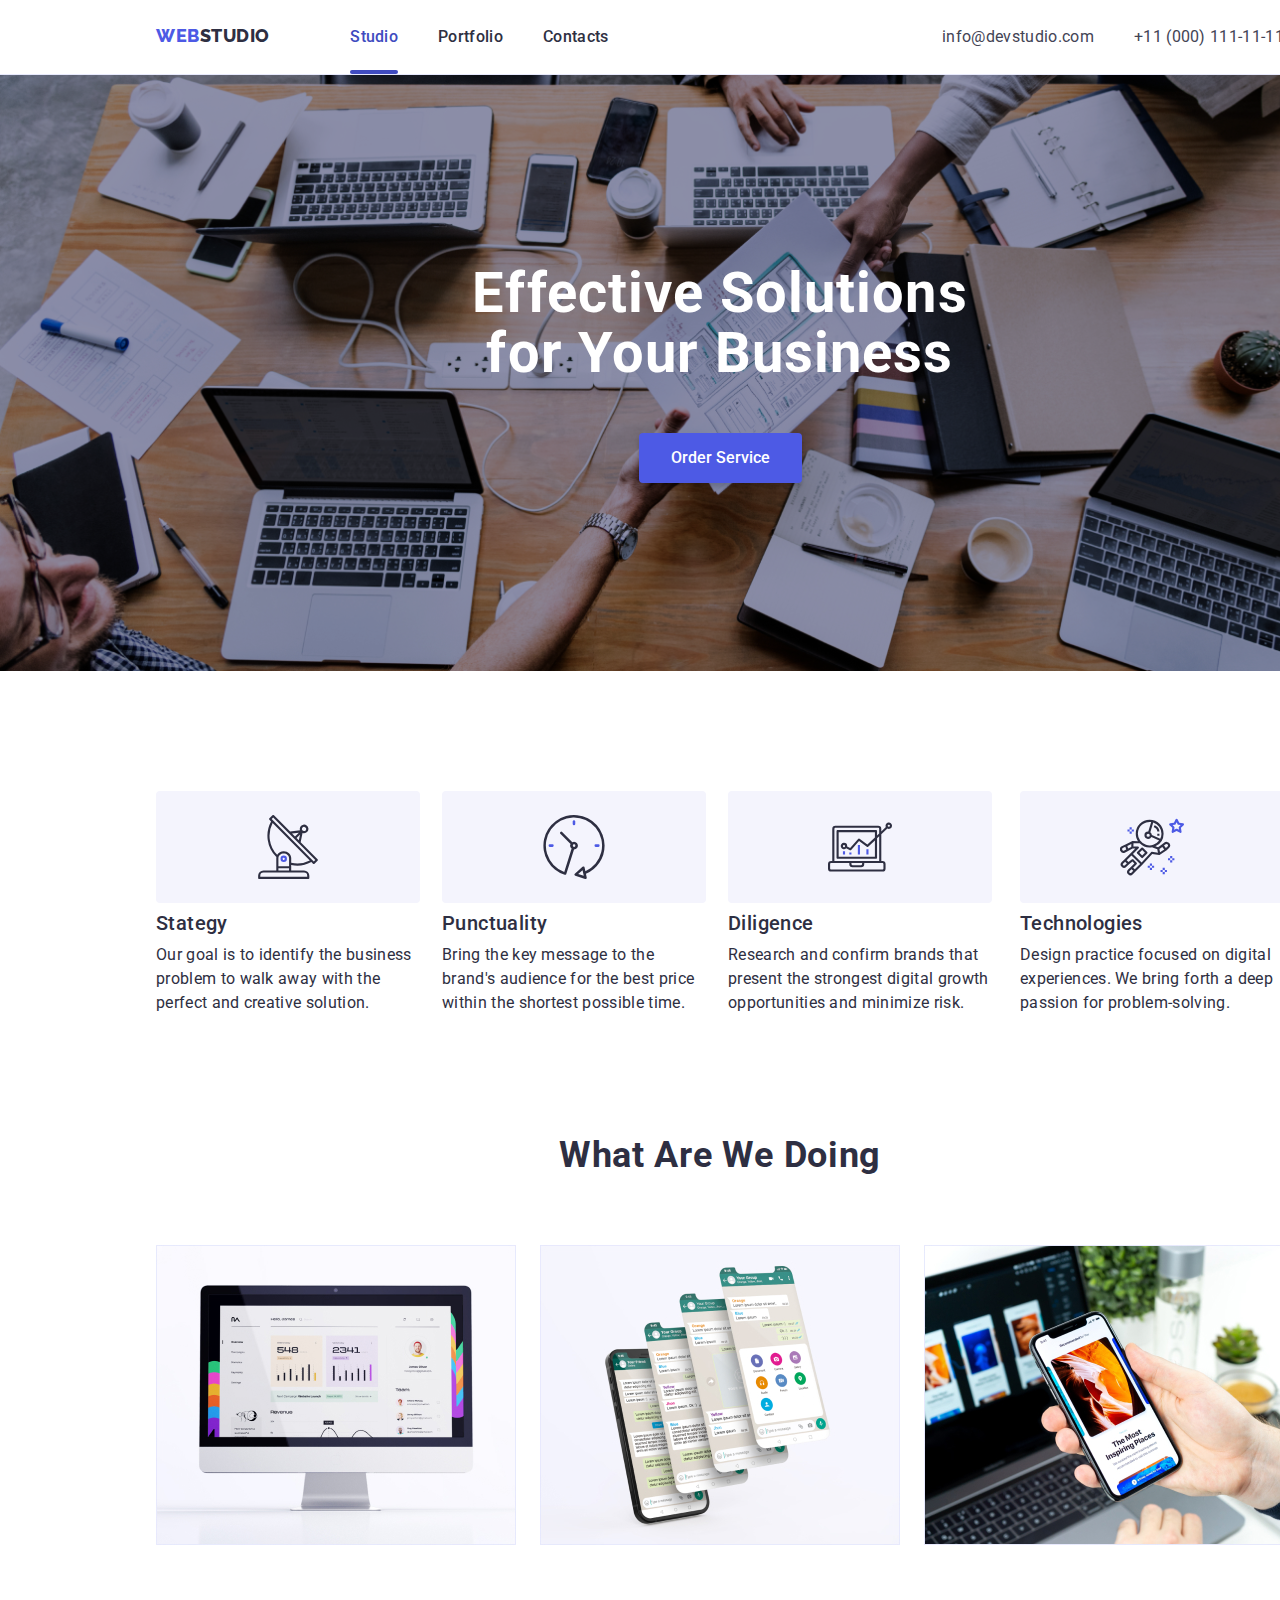
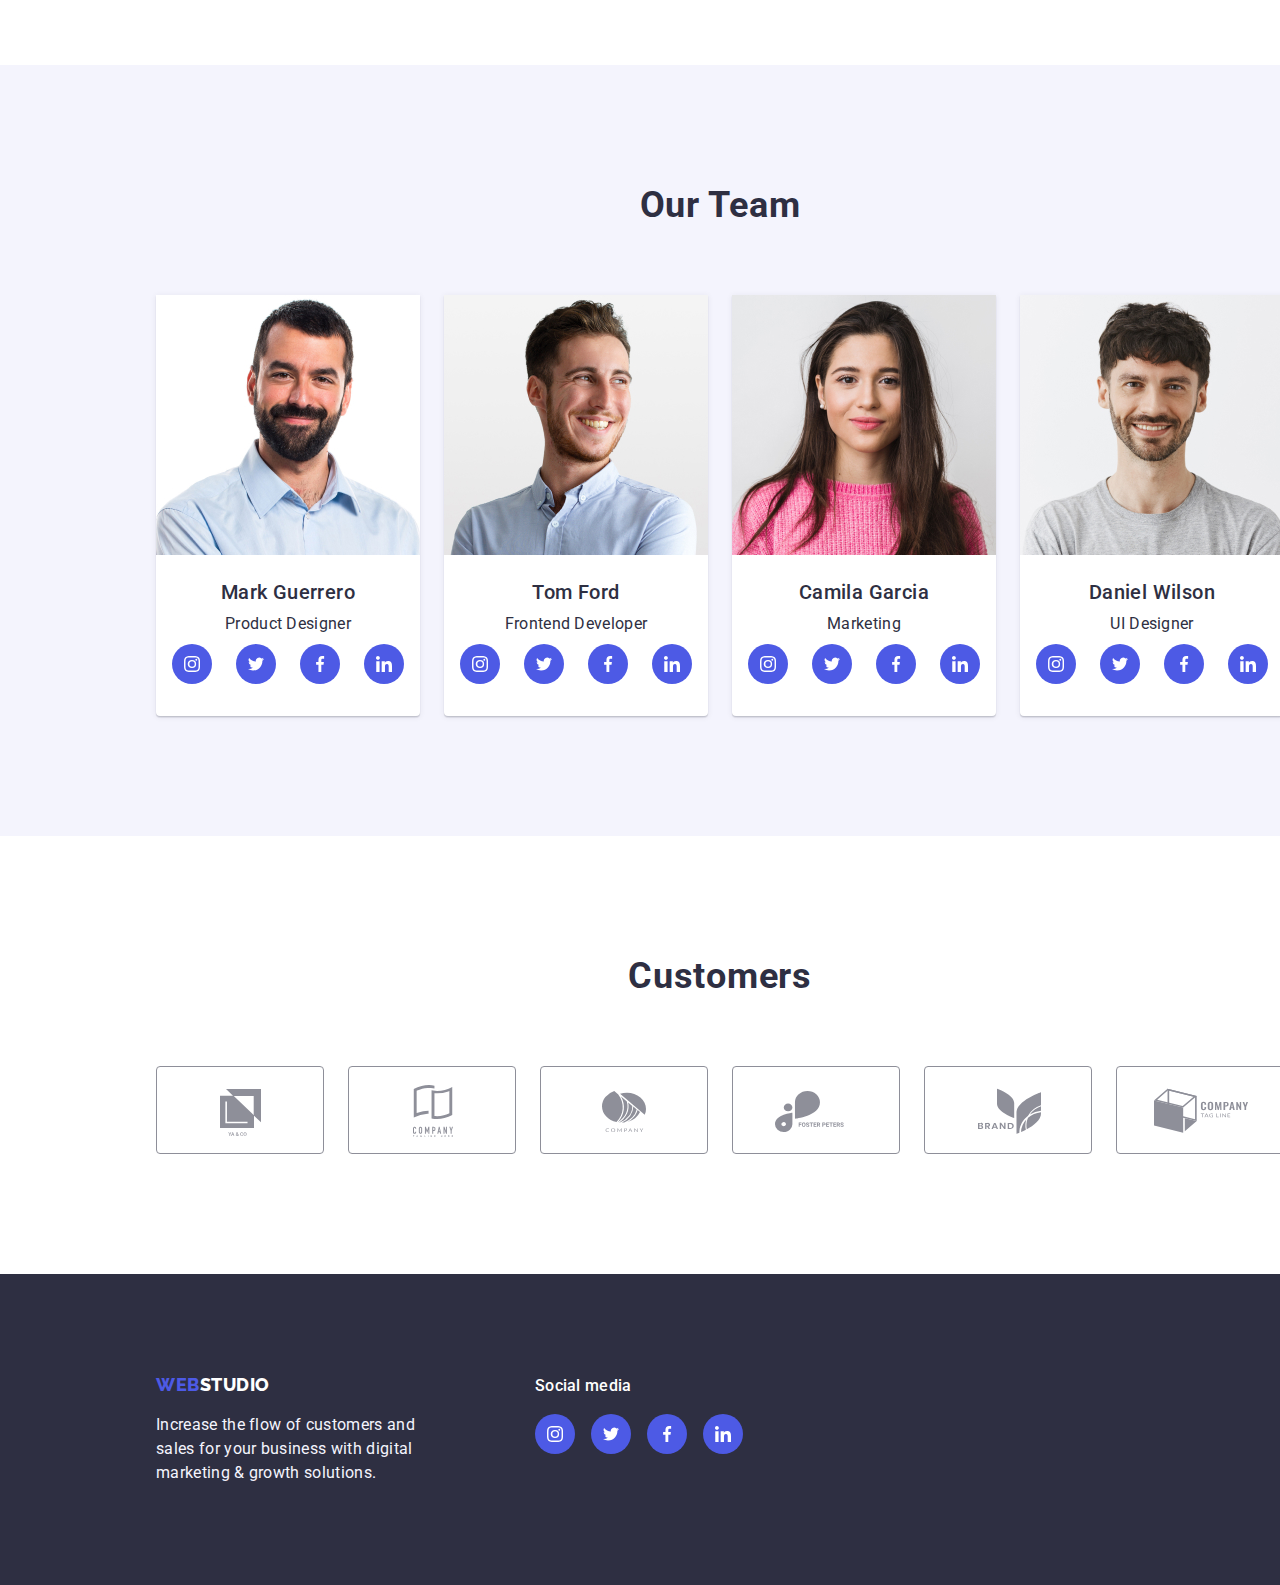
==== index.html @ 09dd9389 "hw-5-1st" ====
<!DOCTYPE html>
<html lang="en">
    <head>
        <meta charset="UTF-8">
        <meta name="viewport" content="width=device-width, initial-scale=1.0">
        <title>GOIT-homework #5</title>
        <link rel="stylesheet" href="https://cdnjs.cloudflare.com/ajax/libs/modern-normalize/1.0.0/modern-normalize.min.css" />
        <link rel="preconnect" href="https://fonts.googleapis.com">
        <link rel="preconnect" href="https://fonts.gstatic.com" crossorigin>
        <link href="https://fonts.googleapis.com/css2?family=Raleway:ital,wght@0,800;1,800&family=Roboto:ital,wght@0,400;0,500;0,700;0,900;1,400;1,500;1,700;1,900&display=swap"
            rel="stylesheet">
        <link rel="stylesheet" href="./css/styles.css" />
    </head>
    <body>
        <header class="header">
            <div class="container header-container">
                <nav>
                    <a href="./index.html" class="logo-web link">WEB<span class="logo-studio">STUDIO</span></a>
                    <ul class="menu list">
                        <li><a class="menu-link link active-link" href="./index.html">Studio</a></li>
                        <li><a class="menu-link link" href="./portfolio.html">Portfolio</a></li>
                        <li><a class="menu-link link" href="#">Contacts</a></li>
                    </ul>
                </nav>
            
                <ul class="container-contacts list">
                    <li><a class="contact-links" href="mailto:info@devstudio.com">info@devstudio.com</a></li>
                    <li><a class="contact-links" href="tel:+110001111111">+11 (000) 111-11-11</a></li>
                </ul>
            </div>
        </header>
        
        <main>
            <section class="hero">
                <div class="container hero-container">
                    <h1 class="hero-title">Effective Solutions <br/>for Your Business</h1>
                    <button type="button" class="main-button button"  data-modal-open>Order Service</button>
                </div>

                <!-- Modal once you click Order Service button -->
                <div class="modal-bg is-hidden" data-modal>
                    <div class="modal">
                        <button class="modal-close-circle" data-modal-close>
                            <svg class="modal-close-icon">
                                <use href="./images/icons.svg#modal-close"></use>
                            </svg>
                        </button>
                    </div>
                </div>
            </section>

            <section class="section">
                <div class="container">
                    <ul class="benefits list">
                        <li>
                            <div class="benefits-svg-box">
                                <svg class="benefits-svg-box_icon">
                                    <use href="./images/icons.svg#antenna" ></use>
                                </svg>
                            </div>
                            <h3 class="benefits-title">Stategy</h3>
                            <p class="benefits-description">Our goal is to identify the business problem to walk away with the perfect and creative solution.</p>
                        </li>

                        <li>
                            <div class="benefits-svg-box">
                                <svg class="benefits-svg-box_icon">
                                    <use href="./images/icons.svg#clock"></use>
                                </svg>
                            </div>
                            <h3 class="benefits-title">Punctuality</h3>
                            <p class="benefits-description">Bring the key message to the brand's audience for the best price within the shortest possible time.</p>
                        </li>

                        <li>
                            <div class="benefits-svg-box">
                                <svg class="benefits-svg-box_icon">
                                    <use href="./images/icons.svg#diagram"></use>
                                </svg>
                            </div>
                            <h3 class="benefits-title">Diligence</h3>
                            <p class="benefits-description">Research and confirm brands that present the strongest digital growth opportunities and minimize risk.</p>
                        </li>

                        <li>
                            <div class="benefits-svg-box">
                                <svg class="benefits-svg-box_icon">
                                    <use href="./images/icons.svg#astraunut"></use>
                                </svg>
                            </div>
                            <h3 class="benefits-title">Technologies</h3>
                            <p class="benefits-description">Design practice focused on digital experiences. We bring forth a deep passion for problem-solving.</p>
                        </li>
                    </ul>  
                </div>
            </section>

            <section class="section section-no-top-padding">
                <div class="container">
                    <h2 class="section_title">What are we doing</h2>
                    <ul class="what-we-do list">
                        <li><img src="./images/what-we-do-1.jpg" width="360" alt="monitor" /></li>
                        <li><img src="./images/what-we-do-2.jpg" width="360" alt="cellphone" /></li>
                        <li><img src="./images/what-we-do-3.jpg" width="360" alt="monitor-cellphone" /></li>
                    </ul>
                </div>
            </section>
                

            <section class="section team-background">
                <div class="container">
                    <h2 class="section_title">Our Team</h2>

                    <ul class="team list">
                        <li class="team-item">
                            <img src="./images/profile-1.jpg" width="264" alt="Mark Guerrero" />
                            <h3 class="team-name">Mark Guerrero</h3>
                            <p class="team-position">Product Designer</p>
                            <ul class="team-social list">
                                <li>
                                    <a href="#" class="team-social-link">
                                        <svg class="team-social-link_box">
                                            <use href="./images/icons.svg#instagram"></use>
                                        </svg>
                                    </a>
                                </li>

                                <li>
                                    <a href="#" class="team-social-link">
                                        <svg class="team-social-link_box">
                                            <use href="./images/icons.svg#twitter"></use>
                                        </svg>
                                    </a>
                                </li>

                                <li>
                                    <a href="#" class="team-social-link">
                                        <svg class="team-social-link_box">
                                            <use href="./images/icons.svg#facebook"></use>
                                        </svg>
                                    </a>
                                </li>

                                <li>
                                    <a href="#" class="team-social-link">
                                        <svg class="team-social-link_box">
                                            <use href="./images/icons.svg#linkedin"></use>
                                        </svg>
                                    </a>
                                </li>
                               
                            </ul>
                        </li>
                        
                        <li class="team-item">
                            <img src="./images/profile-2.jpg" width="264" alt="Tom Ford" />
                            <h3 class="team-name">Tom Ford</h3>
                            <p  class="team-position">Frontend Developer</p>
                            <ul class="team-social list">
                                <li>
                                    <a href="#" class="team-social-link">
                                        <svg class="team-social-link_box">
                                            <use href="./images/icons.svg#instagram"></use>
                                        </svg>
                                    </a>
                                </li>
                            
                                <li>
                                    <a href="#" class="team-social-link">
                                        <svg class="team-social-link_box">
                                            <use href="./images/icons.svg#twitter"></use>
                                        </svg>
                                    </a>
                                </li>
                            
                                <li>
                                    <a href="#" class="team-social-link">
                                        <svg class="team-social-link_box">
                                            <use href="./images/icons.svg#facebook"></use>
                                        </svg>
                                    </a>
                                </li>
                            
                                <li>
                                    <a href="#" class="team-social-link">
                                        <svg class="team-social-link_box">
                                            <use href="./images/icons.svg#linkedin"></use>
                                        </svg>
                                    </a>
                                </li>
                            
                            </ul>
                        </li>

                        <li class="team-item">
                            <img src="./images/profile-3.jpg" width="264" alt="Camila Garcia" />
                            <h3 class="team-name">Camila Garcia</h3>
                            <p  class="team-position">Marketing</p>
                            <ul class="team-social list">
                                <li>
                                    <a href="#" class="team-social-link">
                                        <svg class="team-social-link_box">
                                            <use href="./images/icons.svg#instagram"></use>
                                        </svg>
                                    </a>
                                </li>
                            
                                <li>
                                    <a href="#" class="team-social-link">
                                        <svg class="team-social-link_box">
                                            <use href="./images/icons.svg#twitter"></use>
                                        </svg>
                                    </a>
                                </li>
                            
                                <li>
                                    <a href="#" class="team-social-link">
                                        <svg class="team-social-link_box">
                                            <use href="./images/icons.svg#facebook"></use>
                                        </svg>
                                    </a>
                                </li>
                            
                                <li>
                                    <a href="#" class="team-social-link">
                                        <svg class="team-social-link_box">
                                            <use href="./images/icons.svg#linkedin"></use>
                                        </svg>
                                    </a>
                                </li>
                            
                            </ul>
                        </li>

                        <li class="team-item">
                            <img src="./images/profile-4.jpg" width="264" alt="Daniel Wilson" />
                            <h3 class="team-name">Daniel Wilson</h3>
                            <p  class="team-position">UI Designer</p>
                            <ul class="team-social list">
                                <li>
                                    <a href="#" class="team-social-link">
                                        <svg class="team-social-link_box">
                                            <use href="./images/icons.svg#instagram"></use>
                                        </svg>
                                    </a>
                                </li>
                            
                                <li>
                                    <a href="#" class="team-social-link">
                                        <svg class="team-social-link_box">
                                            <use href="./images/icons.svg#twitter"></use>
                                        </svg>
                                    </a>
                                </li>
                            
                                <li>
                                    <a href="#" class="team-social-link">
                                        <svg class="team-social-link_box">
                                            <use href="./images/icons.svg#facebook"></use>
                                        </svg>
                                    </a>
                                </li>
                            
                                <li>
                                    <a href="#" class="team-social-link">
                                        <svg class="team-social-link_box">
                                            <use href="./images/icons.svg#linkedin"></use>
                                        </svg>
                                    </a>
                                </li>
                            
                            </ul>
                        </li>
                    </ul>
                </div>
            </section>

            <section class="section">
                <div class="container">
                    <h2 class="section_title">Customers</h2>
                    <ul class="customers list">
                        <li>
                            <a class="customers-box" href="#">
                                <svg class="customers-box_svg">
                                    <use href="./images/icons.svg#logo1"></use>
                                </svg>
                            </a>
                        </li>
                        <li>
                            <a class="customers-box" href="#">
                                <svg class="customers-box_svg">
                                    <use href="./images/icons.svg#logo2"></use>
                                </svg>
                            </a>
                        </li>
                        <li>
                            <a class="customers-box" href="#">
                                <svg class="customers-box_svg">
                                    <use href="./images/icons.svg#logo3"></use>
                                </svg>
                            </a>
                        </li>
                        <li>
                            <a class="customers-box" href="#">
                                <svg class="customers-box_svg">
                                    <use href="./images/icons.svg#logo4"></use>
                                </svg>
                            </a>
                        </li>
                        <li>
                            <a class="customers-box" href="#">
                                <svg class="customers-box_svg">
                                    <use href="./images/icons.svg#logo5"></use>
                                </svg>
                            </a>
                        </li>
                        <li>
                            <a class="customers-box" href="#">
                                <svg class="customers-box_svg">
                                    <use href="./images/icons.svg#logo6"></use>
                                </svg>
                            </a>
                        </li>

                    </ul>
                </div>
            </section>
        </main>

        <footer class="footer">
            <div class="container row">
               
                <div class="footer-container">
                    <a href="./index.html" class="logo-web link">WEB<span class="logo-studio-white">STUDIO</span></a>
                    <p class="footer-item">Increase the flow of customers and <br />sales for your business with digital<br /> marketing &
                     growth solutions.</p>
                </div>

                <div class="footer-container footer-social-link_box">
                    <p class="footer-social-links_text">Social media</p>
                    <ul class="footer-social list">
                        <li>
                            <a href="#" class="team-social-link">
                                <svg class="team-social-link_box">
                                    <use href="./images/icons.svg#instagram"></use>
                                </svg>
                            </a>
                        </li>
                    
                        <li>
                            <a href="#" class="team-social-link">
                                <svg class="team-social-link_box">
                                    <use href="./images/icons.svg#twitter"></use>
                                </svg>
                            </a>
                        </li>

                        <li>
                            <a href="#" class="team-social-link">
                                <svg class="team-social-link_box">
                                    <use href="./images/icons.svg#facebook"></use>
                                </svg>
                            </a>
                        </li>

                        <li>
                            <a href="#" class="team-social-link">
                                <svg class="team-social-link_box">
                                    <use href="./images/icons.svg#linkedin"></use>
                                </svg>
                            </a>
                        </li>
  
                    </ul>
                </div>
            </div>
        
        </footer>

        <script src="./js/modal.js"></script>
    </body>
</html>
---- css/styles.css ----
:root {
    --cloud:#F4F4FD;
    --white:#ffffff;
    --navyblue:#2E2F42;
    --iris: #4D5AE5;
    --iris-opa: #4d5ae5e4;
    --ocean:#404BBF;
    --cornflower:#E7E9FC;
    --slate: #434455;
    --lightslate:#8E8F99;
    --dairy:#FCFCFC;
    --modal-bg: #0000003c;
}
body {
    font-family: 'Roboto', sans-serif;
    background-color: var(--background-white);
    color: var(--navyblue);
    font-size: 16px;
    line-height: 24px;
    letter-spacing: 0.32px;
}
/* default */
h1,
h2,
h3,
h4,
h5,
h6,
p {
    margin: 0;
}

html {
    box-sizing: border-box;
}

*,
*::after,
*::before {
    box-sizing: inherit;
}

img {
    display: block;
    max-width: 100%;
    height: auto;
}

.link {
    text-decoration: none;
    color: inherit;
}

.list {
    list-style: none;
    padding: 0;
    margin: 0;
}

.active-link{
    color: var(--ocean);
    position: relative;
}
.active-link::after {
    display: block;
    content: '';
    width: 100%;
    height: 4px;
    bottom: -28px;
    background-color: var(--ocean);
    border-radius: 10px;
    position: absolute;
}
.menu-link{
    font-size: 16px;
    font-weight: 500;
    line-height: 24px;
    letter-spacing: 0.32px;
}
.link:hover, .link:focus {
    color: var(--iris);
    transition-property: color;
    transition-duration: 250ms;
    transition-timing-function: cubic-bezier(0.4, 0, 0.2, 1);

}
.link:active {
    color: var(--ocean);
}
.contact-links {
    text-decoration: none;
    font-weight: 400;
    color: var(--slate);
}
.contact-links:focus, .contact-links:hover {
    color: var(--iris);
    transition-property: color;
    transition-duration: 250ms;
    transition-timing-function: cubic-bezier(0.4, 0, 0.2, 1);
}
.contact-links .link:active {
    color: var(--ocean);
}

.logo-web, .logo-studio{
    color: var(--iris);
    font-size: 18px;
    font-family: Raleway;
    font-weight: 800;
    line-height: 21px;
    letter-spacing: 0.54px;
    text-transform: uppercase;
}

.logo-studio{
    color: var(--navyblue);
}
.logo-studio-white {
    color: var(--white);
}
.container {
    width: 1440px;
    padding: 0 156px;
    margin: 0 auto;
}
.container-contacts {
    display: flex;
    gap: 40px;
 
}
.header{
    padding: 25px 0;
    border-bottom: 1px solid var(--cornflower);
}
.header-container{
    display: flex;
    justify-content: space-between;
}
.menu {
    display: inline-flex;
    align-items: flex-start;
    gap: 40px;
    margin-left: 76px;
}

.what-we-do_item {
    flex-direction: column;
    justify-content: center;
    align-items: center;
    width: 360px;
    height: 300px;
    border: 1px solid var(--cornflower);
    background: url(<path-to-image>), lightgray -72.845px -19px / 144.444% 112.667% no-repeat;
}
.what-we-do {
    display: flex;
    gap: 24px;
    justify-content: center;
}
.hero{
    background-color: var(--navyblue);
    background:  url(../images/people-office.jpg), var(--grey, rgba(46, 47, 66, 0.70));
    background-blend-mode: overlay;
    background-size: cover;
    padding: 188px 0;
}
.hero-container {
    text-align: center;
   
}
.hero-title {
    font-size: 56px;
    font-weight: 700;
    line-height: 60px;
    letter-spacing: 1.12px;
    text-align: center;
    margin-bottom: 50px;
    color: white;
}
.hero-container_button {
    text-align: center;
    padding-top: 48px;
}
.main-button {
    display: inline-flex;
    padding: 16px 32px;
    align-items: flex-start;
    border: none;
    font-weight: 500;
    border-radius: 4px;
    background-color: var(--iris);
    color: var(--white);
    box-shadow: 0px 4px 4px 0px rgba(0, 0, 0, 0.15);
    cursor: pointer;
}
.button:hover{
    background-color: var(--ocean);
    transition-property: background-color, color, box-shadow;
    transition-duration: 250ms;
    transition-timing-function: cubic-bezier(0.4, 0, 0.2, 1);
}

/*Modal*/
.modal-bg {
    position: fixed;
    top: 0;
    left: 0;
    width: 100%;
    height: 100%;
    background-color: var(--modal-bg);
}
.is-hidden {
    opacity: 0;
    visibility: hidden;
    pointer-events: none;
}

/*For modal in Hero Button */
.modal {
    position: absolute;
    top: 50%;
    left: 50%;
    width: 408px;
    height: 584px;
    border-radius: 4px;
    background: var(--dairy);
    box-shadow: 0px 2px 1px 0px rgba(0, 0, 0, 0.20), 0px 1px 3px 0px rgba(0, 0, 0, 0.12), 0px 1px 1px 0px rgba(0, 0, 0, 0.14);
    transform: translate(-50%, -50%);
}
.modal-close-circle {
    position: absolute;
    display: flex;
    align-items: center;
    justify-content: center;
    top: 24px;
    right:24px;
    width: 24px;
    height: 24px;
    border-radius: 50%;
    background-color: var(--cornflower);
    border-color: rgba(0, 0, 0, 0.10);
    cursor: pointer;
}
.modal-close-icon {  
    width: 8px;
    height: 8px;
    fill: var(--navyblue);
}

.section {
    padding: 120px 0;
}
.section-no-top-padding {
    padding-top: 0;
}
.benefits {
    gap: 22px;
    display: flex;
    align-items: center;
}
.benefits-svg {
    width: 64px;
    height: 64px;
   
    flex-shrink: 0;
}
.benefits-svg-box{
    width: 264px;
    height: 112px;
    display: flex;
    align-items: center;
    justify-content: center;
    margin-bottom: 8px;
    border-radius: 4px;
    background: var(--cloud);
}
.benefits-svg-box_icon{
    width: 64px;
    height: 64px;
    flex-shrink: 0;
}
.benefits-title{
    font-size: 20px;
    font-weight: 500;
    line-height: 24px;
    margin-bottom: 8px;
    letter-spacing: 0.4px;
}
.benefits-description{
    font-size: 16px;
    line-height: 24px;
    letter-spacing: 0.32px;
}
.section_title{
    font-size: 36px;
    font-weight: 700;
    line-height: 40px;
    letter-spacing: 0.72px;
    text-transform: capitalize;
    text-align: center;
    margin-bottom: 70px;
}
.team-background {
    background: var(--cloud);
}
.team {
    display: flex;
    gap: 24px;
    justify-content: center;
}
.team-item {
    padding-bottom: 32px;
    border-radius: 0px 0px 4px 4px;
    background-color: var(--white);
    box-shadow: 0px 2px 1px 0px rgba(46, 47, 66, 0.08), 0px 1px 1px 0px rgba(46, 47, 66, 0.16), 0px 1px 6px 0px rgba(46, 47, 66, 0.08);
}
.team-name{
    margin-top: 25px;
    margin-bottom: 8px;
    text-align: center;
    font-size: 20px;
    font-weight: 500;
    line-height: 24px;
    letter-spacing: 0.4px;
}
.team-position{
    text-align: center;
    font-size: 16px;
    line-height: 24px;
    letter-spacing: 0.32px;
    margin-bottom: 8px;
}
.team-social{
    display: flex;
    justify-content: center;
    align-items: center;
    gap: 24px;
}
.team-social-link {
    display: flex;
    align-items: center;
    justify-content: center;
    width: 40px;
    height: 40px;
    background-color: var(--iris);
    border-radius: 50%;       
}
.team-social-link_box {
    width: 16px;
    height: 16px;
    flex-shrink: 0;
}
.team-social-link:hover, .team-social-link:focus {
    background-color: var(--ocean);
    cursor: pointer;
    transition-property: color;
    transition-duration: 250ms;
    transition-timing-function: cubic-bezier(0.4, 0, 0.2, 1);
}
.button-filter{
    display: flex;
    padding: 12px 24px;
    justify-content: center;
    align-items: center;
    border-radius: 4px;
    border: 1px solid var(--cornflower);
    background: var(--cloud);
    color: var(--iris);
    font-size: 16px;
    font-weight: 500;
    line-height: 24px;
    letter-spacing: 0.64px;
}
.button-filter:hover, .button-filter:focus {
    background-color: var(--ocean);
    cursor: pointer;
    color: var(--white);
    border: 1px solid var(--ocean);
    box-shadow: 0px 2px 2px 0px rgba(0, 0, 0, 0.12), 0px 2px 1px 0px rgba(0, 0, 0, 0.08), 0px 3px 1px 0px rgba(0, 0, 0, 0.10);
    transition-property: background-color, color, box-shadow;
    transition-duration: 250ms;
    transition-timing-function: cubic-bezier(0.4, 0, 0.2, 1);
}
.button-filter-active {
    background: var(--ocean);
    color: var(--white);
    box-shadow: 0px 2px 2px 0px rgba(0, 0, 0, 0.12), 0px 2px 1px 0px rgba(0, 0, 0, 0.08), 0px 3px 1px 0px rgba(0, 0, 0, 0.10);
    border: 1px solid var(--ocean);
    cursor: pointer;
}
.filter {
    display: flex;
    gap: 24px;
    justify-content: center;
    margin-bottom: 72px;
}
.portfolio {
    display: flex;
    gap: 48px 24px;
    flex-wrap: wrap;
}
.portfolio_item{
    display: flex;
    width: 360px;
    flex-direction: column;
    align-items: flex-start;
    border-radius: 0px 0px 4px 4px;
    transition-property: box-shadow;
    transition-duration: 250ms;
    transition-timing-function: cubic-bezier(0.4, 0, 0.2, 1);
}
.portfolio_item:hover, .portfolio_item:focus {
    box-shadow: 0px 2px 1px 0px rgba(46, 47, 66, 0.08), 0px 1px 1px 0px rgba(46, 47, 66, 0.16), 0px 1px 6px 0px rgba(46, 47, 66, 0.08);
    transition-property: background-color, color;
    transition-duration: 250ms;
    transition-timing-function: cubic-bezier(0.4, 0, 0.2, 1);
}
.portfolio-card {
    min-width: 360px;
}
.portfolio-card-overlay {
    position: relative;
    overflow: hidden;
}
.portfolio-card-desc {
    position: absolute;
    width: 100%;
    height: 100%;
    padding: 40px 32px 164px 32px;
    background-color: var(--iris-opa);
    color: var(--cloud);
    font-weight: 400;
}
.portfolio-link{
    text-decoration: none;
    color: inherit;
}
.portfolio-link:hover .portfolio-card-desc, .portfolio-link:focus .portfolio-card-desc {
    display: block;
    transform: translateY(-100%);
    /* transition-property: color; */
    transition-duration: 250ms;
    transition-timing-function: cubic-bezier(0.4, 0, 0.2, 1);
}
.portfolio-text_wrapper {
    padding: 32px 16px;
    border: 1px solid var(--cornflower);
    border-top: none;
    width: 100%;
}
.portfolio_title {
    color: var(--navyblue);
    margin-bottom: 10px;
    font-size: 20px;
    font-weight: 500;
    line-height: 24px;
    letter-spacing: 0.4px;
}
.portfolio_description {
    color: var(--slate);
    font-size: 16px;
    line-height: 24px;
    letter-spacing: 0.32px;
}

.customers{
    display: inline-flex;
    align-items: flex-start;
    gap: 24px;
}
.customers-box{
    display: flex;
    align-items: center;
    justify-content: center;
    width: 168px;
    height: 88px;
    flex-shrink: 0;
    border-radius: 4px;
    border: 1px solid var(--lightslate);
    color: var(--lightslate);
}
.customers-box_svg{
    width: 104px;
    height: 56px;
    fill: currentColor;
}
.customers-box:hover, .customers-box:focus {
    border-color: var(--ocean);
    color: var(--ocean);
    cursor: pointer;
    transition-property: background-color, color, box-shadow;
        transition-duration: 250ms;
        transition-timing-function: cubic-bezier(0.4, 0, 0.2, 1);
}
.footer {
    background-color: var(--navyblue);
    padding: 100px 0;
    
}
.footer-container {
    display: flex;
    flex-direction: column;
}
.footer-item {
    margin-top: 17.5px;
    color: var(--cloud);
    font-size: 16px;
    line-height: 24px;
    letter-spacing: 0.32px;
}
.footer-social-link_box {
    width: 208px;
    height: 80px;
    flex-shrink: 0;
    margin-left: 120px;
    display: inline;
}
.footer-social {
    display: inline-flex;
    align-items: flex-start;
    gap: 16px;
}
.footer-social-link {
    width: 40px;
    height: 40px;
    background-color: var(--iris);
    padding: 8px;
    border-radius: 50%;
}

.footer-social-links_text{
    color: var(--white, #FFF);
    font-size: 16px;
    font-weight: 500;
    line-height: 24px;
    letter-spacing: 0.32px;
    margin-bottom: 16px;
}

.footer-social-link_box:hover,
.footer-social-link_box:focus {
    fill: var(--ocean);
    cursor: pointer;
    transition-property: background-color, color;
    transition-duration: 250ms;
    transition-timing-function: cubic-bezier(0.4, 0, 0.2, 1);
}
.row {
    display: flex;
    flex-direction: row;
}
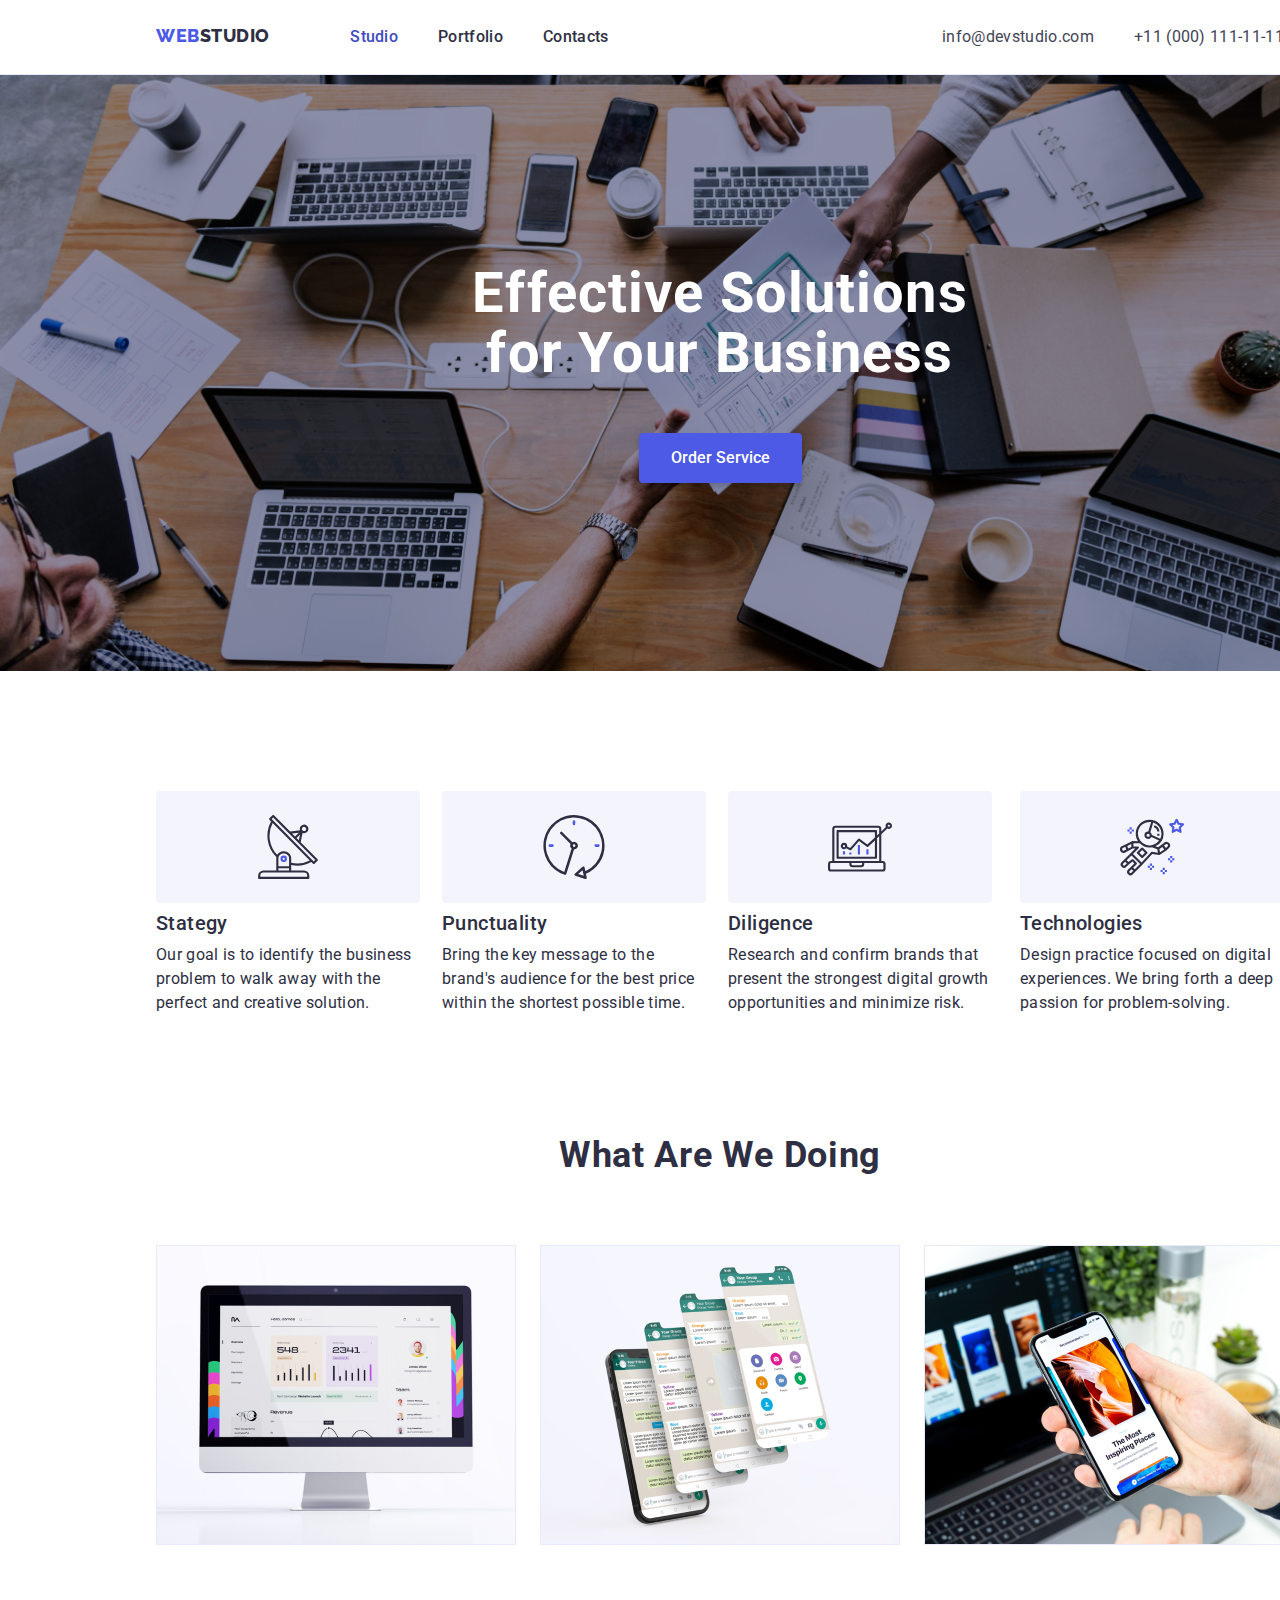
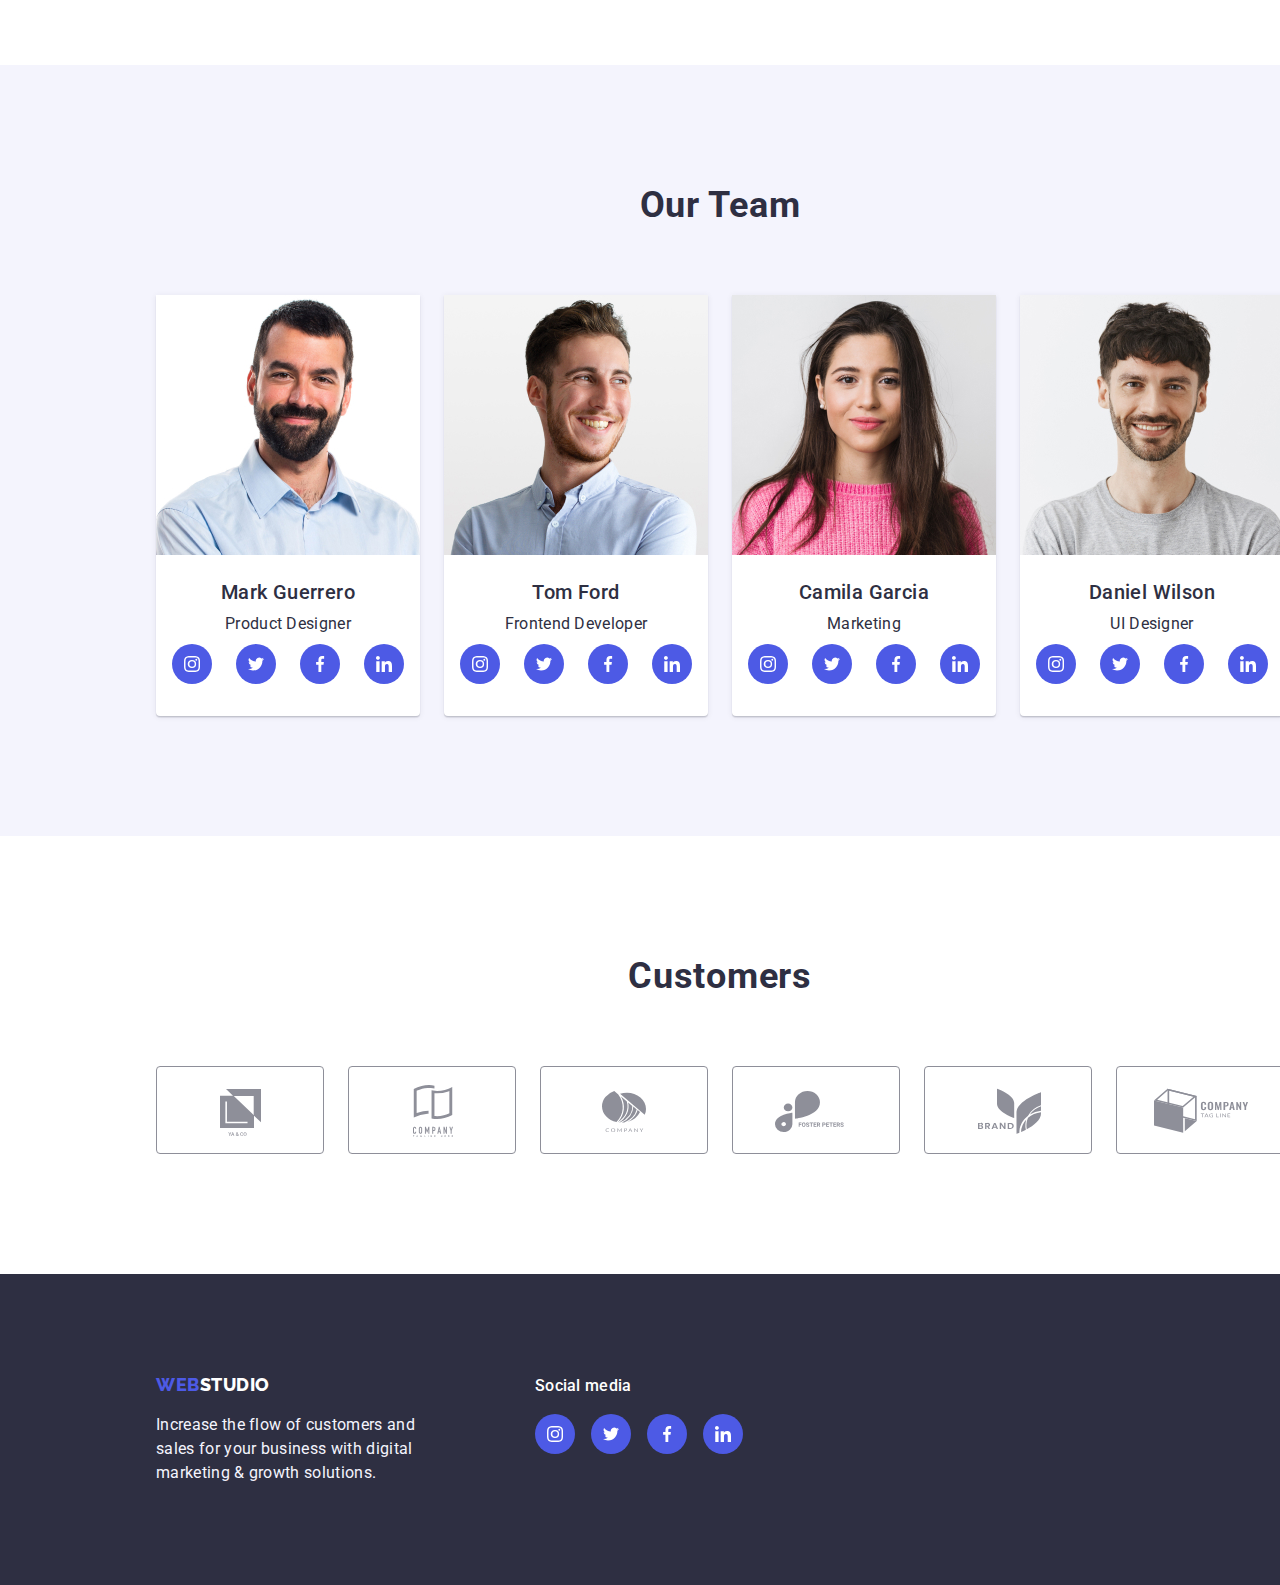
==== commit 6dd28a21: "hw-5-2ndSub" ====
--- a/index.html
+++ b/index.html
@@ -17,15 +17,15 @@
                 <nav>
                     <a href="./index.html" class="logo-web link">WEB<span class="logo-studio">STUDIO</span></a>
                     <ul class="menu list">
-                        <li><a class="menu-link link active-link" href="./index.html">Studio</a></li>
-                        <li><a class="menu-link link" href="./portfolio.html">Portfolio</a></li>
-                        <li><a class="menu-link link" href="#">Contacts</a></li>
+                        <li><a class="menu-link hover-underline-animation link active-link" href="./index.html">Studio</a></li>
+                        <li><a class="menu-link hover-underline-animation link" href="./portfolio.html">Portfolio</a></li>
+                        <li><a class="menu-link hover-underline-animation link" href="#">Contacts</a></li>
                     </ul>
                 </nav>
             
                 <ul class="container-contacts list">
-                    <li><a class="contact-links" href="mailto:info@devstudio.com">info@devstudio.com</a></li>
-                    <li><a class="contact-links" href="tel:+110001111111">+11 (000) 111-11-11</a></li>
+                    <li><a class="contact-links hover-underline-animation" href="mailto:info@devstudio.com">info@devstudio.com</a></li>
+                    <li><a class="contact-links hover-underline-animation" href="tel:+110001111111">+11 (000) 111-11-11</a></li>
                 </ul>
             </div>
         </header>
@@ -36,17 +36,6 @@
                     <h1 class="hero-title">Effective Solutions <br/>for Your Business</h1>
                     <button type="button" class="main-button button"  data-modal-open>Order Service</button>
                 </div>
-
-                <!-- Modal once you click Order Service button -->
-                <div class="modal-bg is-hidden" data-modal>
-                    <div class="modal">
-                        <button class="modal-close-circle" data-modal-close>
-                            <svg class="modal-close-icon">
-                                <use href="./images/icons.svg#modal-close"></use>
-                            </svg>
-                        </button>
-                    </div>
-                </div>
             </section>
 
             <section class="section">
@@ -376,7 +365,16 @@
             </div>
         
         </footer>
-
+        <!-- Modal once you click Order Service button -->
+        <div class="modal-bg is-hidden" data-modal>
+            <div class="modal">
+                <button class="modal-close-circle" data-modal-close>
+                    <svg class="modal-close-icon">
+                        <use href="./images/icons.svg#modal-close"></use>
+                    </svg>
+                </button>
+            </div>
+        </div>
         <script src="./js/modal.js"></script>
     </body>
 </html>
--- a/css/styles.css
+++ b/css/styles.css
@@ -56,47 +56,70 @@
     padding: 0;
     margin: 0;
 }
-
-.active-link{
-    color: var(--ocean);
+.hover-underline-animation {
+    display: inline-block;
     position: relative;
 }
-.active-link::after {
+
+.hover-underline-animation::after {
     display: block;
     content: '';
     width: 100%;
     height: 4px;
-    bottom: -28px;
+    bottom: -1px;
+    border-radius: 10px;
+    position: absolute;
+    transform: scaleX(0);
+    background-color: var(--ocean);
+    transition: transform 0.25s ease-out;
+}
+.hover-underline-animation:hover::after {
+    transform: scaleX(1);
+    transform-origin: bottom left;
+}
+.active-link{
+    color: var(--ocean);
+    position: relative;
+}
+/* .active-link::after {
+    display: block;
+    content: '';
+    width: 100%;
+    height: 4px;
+    bottom: -1px;
     background-color: var(--ocean);
     border-radius: 10px;
     position: absolute;
-}
+} */
 .menu-link{
     font-size: 16px;
     font-weight: 500;
     line-height: 24px;
     letter-spacing: 0.32px;
+    display: block;
+    padding: 25px 0;
+    transition-property: color;
+    transition-duration: 250ms;
+    transition-timing-function: cubic-bezier(0.4, 0, 0.2, 1);
 }
 .link:hover, .link:focus {
     color: var(--iris);
-    transition-property: color;
-    transition-duration: 250ms;
-    transition-timing-function: cubic-bezier(0.4, 0, 0.2, 1);
-
 }
 .link:active {
     color: var(--ocean);
 }
 .contact-links {
     text-decoration: none;
-    font-weight: 400;
+    /* font-weight: 400; */
     color: var(--slate);
+    display: block;
+    padding: 25px 0;
+    transition-property: color;
+    transition-duration: 250ms;
+    transition-timing-function: cubic-bezier(0.4, 0, 0.2, 1);
 }
 .contact-links:focus, .contact-links:hover {
     color: var(--iris);
-    transition-property: color;
-    transition-duration: 250ms;
-    transition-timing-function: cubic-bezier(0.4, 0, 0.2, 1);
 }
 .contact-links .link:active {
     color: var(--ocean);
@@ -129,7 +152,7 @@
  
 }
 .header{
-    padding: 25px 0;
+    /* padding: 25px 0; */
     border-bottom: 1px solid var(--cornflower);
 }
 .header-container{
@@ -192,12 +215,12 @@
     color: var(--white);
     box-shadow: 0px 4px 4px 0px rgba(0, 0, 0, 0.15);
     cursor: pointer;
+    transition-property: background-color, color, box-shadow;
+    transition-duration: 250ms;
+    transition-timing-function: cubic-bezier(0.4, 0, 0.2, 1);
 }
 .button:hover{
     background-color: var(--ocean);
-    transition-property: background-color, color, box-shadow;
-    transition-duration: 250ms;
-    transition-timing-function: cubic-bezier(0.4, 0, 0.2, 1);
 }
 
 /*Modal*/
@@ -208,6 +231,9 @@
     width: 100%;
     height: 100%;
     background-color: var(--modal-bg);
+    transition-property: opacity, visibility;
+    transition-duration: 250ms;
+    transition-timing-function: cubic-bezier(0.4, 0, 0.2, 1);
 }
 .is-hidden {
     opacity: 0;
@@ -240,13 +266,27 @@
     background-color: var(--cornflower);
     border-color: rgba(0, 0, 0, 0.10);
     cursor: pointer;
+    transition-property: background-color, border-color;
+    transition-duration: 250ms;
+    transition-timing-function: cubic-bezier(0.4, 0, 0.2, 1);
+}
+.modal-close-icon:hover,
+.modal-close-icon:focus {
+    fill: var(--white);
+}
+.modal-close-circle:hover,
+.modal-close-circle:focus{
+    cursor: pointer;
+    background-color: var(--ocean);
 }
 .modal-close-icon {  
     width: 8px;
     height: 8px;
     fill: var(--navyblue);
-}
-
+    transition-property: fill;
+    transition-duration: 250ms;
+    transition-timing-function: cubic-bezier(0.4, 0, 0.2, 1);
+}
 .section {
     padding: 120px 0;
 }
@@ -343,7 +383,10 @@
     width: 40px;
     height: 40px;
     background-color: var(--iris);
-    border-radius: 50%;       
+    border-radius: 50%;   
+    transition-property: background-color;
+    transition-duration: 250ms;
+    transition-timing-function: cubic-bezier(0.4, 0, 0.2, 1);
 }
 .team-social-link_box {
     width: 16px;
@@ -353,9 +396,6 @@
 .team-social-link:hover, .team-social-link:focus {
     background-color: var(--ocean);
     cursor: pointer;
-    transition-property: color;
-    transition-duration: 250ms;
-    transition-timing-function: cubic-bezier(0.4, 0, 0.2, 1);
 }
 .button-filter{
     display: flex;
@@ -370,6 +410,9 @@
     font-weight: 500;
     line-height: 24px;
     letter-spacing: 0.64px;
+    transition-property: border, background-color, color, box-shadow;
+    transition-duration: 250ms;
+    transition-timing-function: cubic-bezier(0.4, 0, 0.2, 1);
 }
 .button-filter:hover, .button-filter:focus {
     background-color: var(--ocean);
@@ -377,9 +420,6 @@
     color: var(--white);
     border: 1px solid var(--ocean);
     box-shadow: 0px 2px 2px 0px rgba(0, 0, 0, 0.12), 0px 2px 1px 0px rgba(0, 0, 0, 0.08), 0px 3px 1px 0px rgba(0, 0, 0, 0.10);
-    transition-property: background-color, color, box-shadow;
-    transition-duration: 250ms;
-    transition-timing-function: cubic-bezier(0.4, 0, 0.2, 1);
 }
 .button-filter-active {
     background: var(--ocean);
@@ -411,9 +451,7 @@
 }
 .portfolio_item:hover, .portfolio_item:focus {
     box-shadow: 0px 2px 1px 0px rgba(46, 47, 66, 0.08), 0px 1px 1px 0px rgba(46, 47, 66, 0.16), 0px 1px 6px 0px rgba(46, 47, 66, 0.08);
-    transition-property: background-color, color;
-    transition-duration: 250ms;
-    transition-timing-function: cubic-bezier(0.4, 0, 0.2, 1);
+
 }
 .portfolio-card {
     min-width: 360px;
@@ -430,6 +468,9 @@
     background-color: var(--iris-opa);
     color: var(--cloud);
     font-weight: 400;
+    transition-property: transform;
+    transition-duration: 250ms;
+    transition-timing-function: cubic-bezier(0.4, 0, 0.2, 1);
 }
 .portfolio-link{
     text-decoration: none;
@@ -438,9 +479,6 @@
 .portfolio-link:hover .portfolio-card-desc, .portfolio-link:focus .portfolio-card-desc {
     display: block;
     transform: translateY(-100%);
-    /* transition-property: color; */
-    transition-duration: 250ms;
-    transition-timing-function: cubic-bezier(0.4, 0, 0.2, 1);
 }
 .portfolio-text_wrapper {
     padding: 32px 16px;
@@ -478,6 +516,9 @@
     border-radius: 4px;
     border: 1px solid var(--lightslate);
     color: var(--lightslate);
+    transition-property: background-color, color, border;
+    transition-duration: 250ms;
+    transition-timing-function: cubic-bezier(0.4, 0, 0.2, 1);
 }
 .customers-box_svg{
     width: 104px;
@@ -488,9 +529,6 @@
     border-color: var(--ocean);
     color: var(--ocean);
     cursor: pointer;
-    transition-property: background-color, color, box-shadow;
-        transition-duration: 250ms;
-        transition-timing-function: cubic-bezier(0.4, 0, 0.2, 1);
 }
 .footer {
     background-color: var(--navyblue);
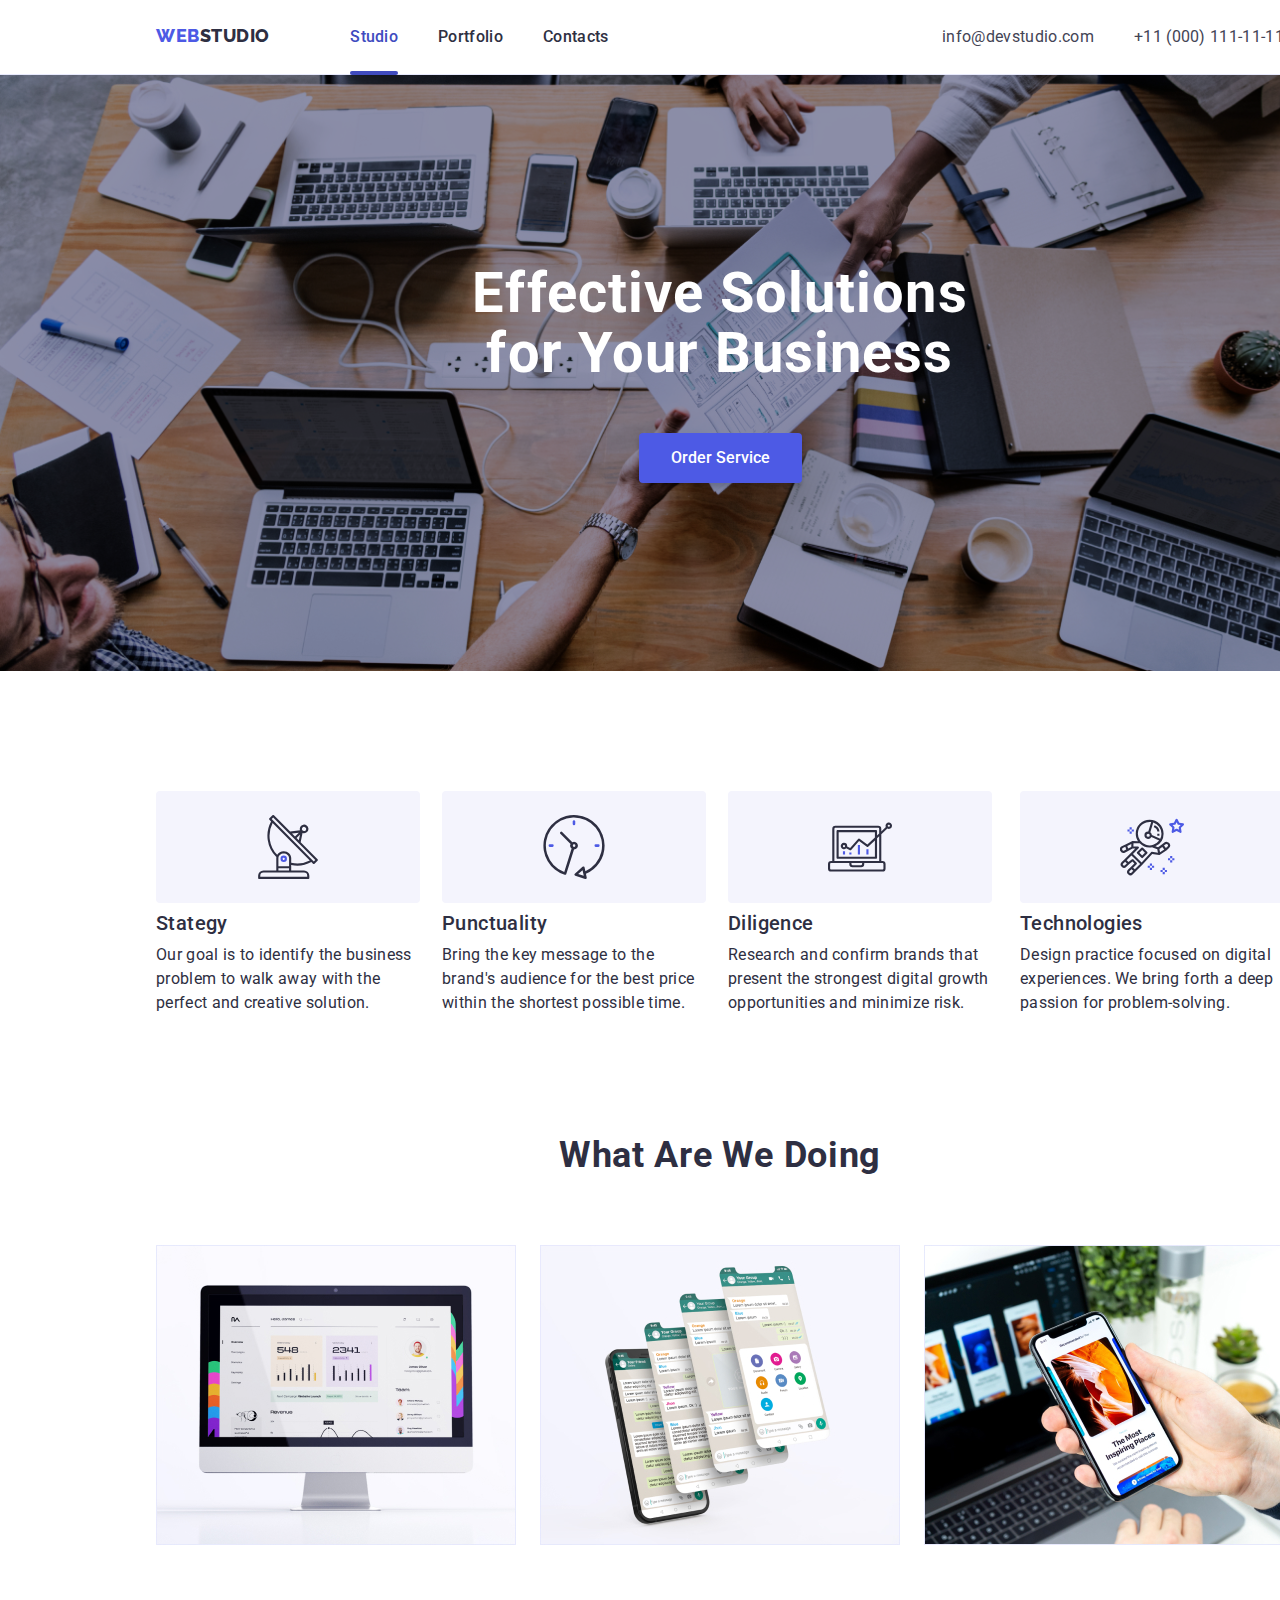
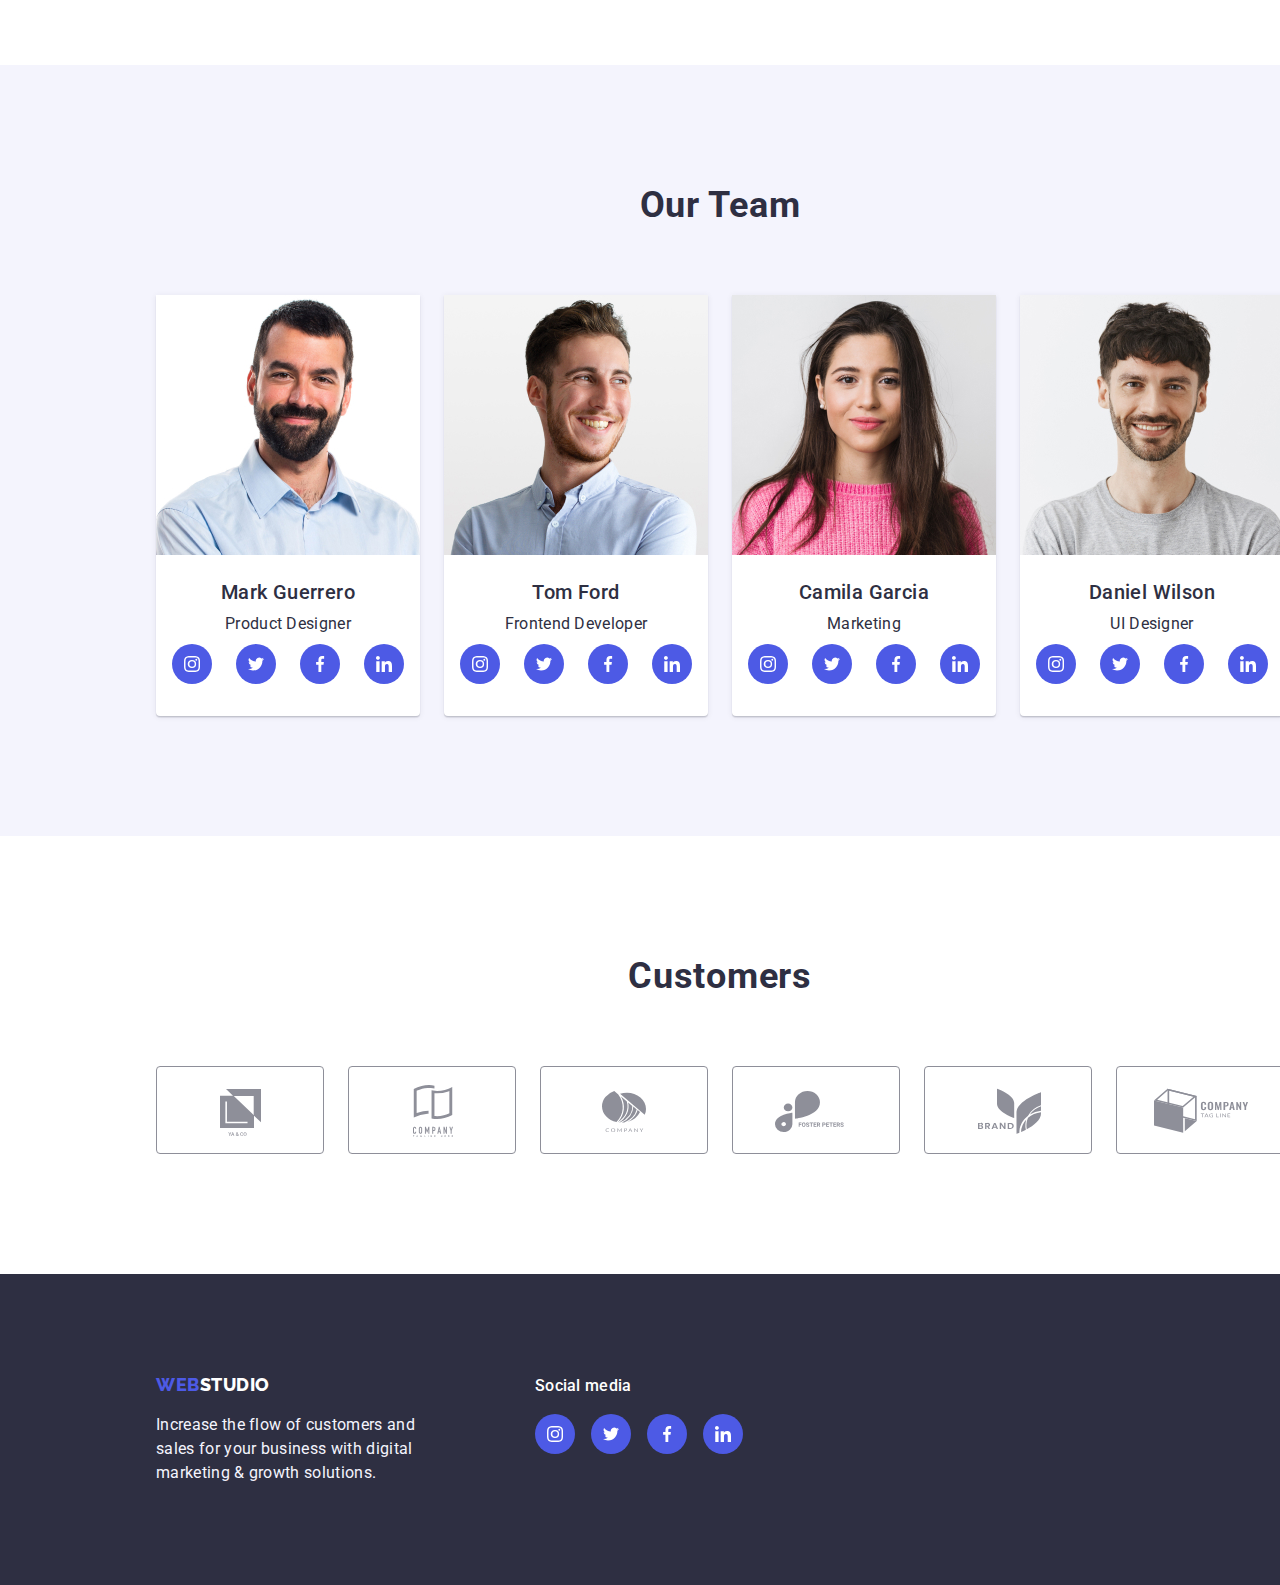
==== commit 04a1c60a: "hw-5-3rd" ====
--- a/index.html
+++ b/index.html
@@ -17,15 +17,15 @@
                 <nav>
                     <a href="./index.html" class="logo-web link">WEB<span class="logo-studio">STUDIO</span></a>
                     <ul class="menu list">
-                        <li><a class="menu-link hover-underline-animation link active-link" href="./index.html">Studio</a></li>
+                        <li><a class="menu-link link active-link" href="./index.html">Studio</a></li>
                         <li><a class="menu-link hover-underline-animation link" href="./portfolio.html">Portfolio</a></li>
                         <li><a class="menu-link hover-underline-animation link" href="#">Contacts</a></li>
                     </ul>
                 </nav>
             
                 <ul class="container-contacts list">
-                    <li><a class="contact-links hover-underline-animation" href="mailto:info@devstudio.com">info@devstudio.com</a></li>
-                    <li><a class="contact-links hover-underline-animation" href="tel:+110001111111">+11 (000) 111-11-11</a></li>
+                    <li><a class="contact-links" href="mailto:info@devstudio.com">info@devstudio.com</a></li>
+                    <li><a class="contact-links" href="tel:+110001111111">+11 (000) 111-11-11</a></li>
                 </ul>
             </div>
         </header>
--- a/css/styles.css
+++ b/css/styles.css
@@ -80,8 +80,9 @@
 .active-link{
     color: var(--ocean);
     position: relative;
-}
-/* .active-link::after {
+    
+}
+.active-link::after {
     display: block;
     content: '';
     width: 100%;
@@ -90,7 +91,7 @@
     background-color: var(--ocean);
     border-radius: 10px;
     position: absolute;
-} */
+}
 .menu-link{
     font-size: 16px;
     font-weight: 500;
@@ -262,27 +263,25 @@
     right:24px;
     width: 24px;
     height: 24px;
+    color: var(--navyblue);
     border-radius: 50%;
     background-color: var(--cornflower);
     border-color: rgba(0, 0, 0, 0.10);
     cursor: pointer;
-    transition-property: background-color, border-color;
-    transition-duration: 250ms;
-    transition-timing-function: cubic-bezier(0.4, 0, 0.2, 1);
-}
-.modal-close-icon:hover,
-.modal-close-icon:focus {
-    fill: var(--white);
+    transition-property: background-color, border-color, color;
+    transition-duration: 250ms;
+    transition-timing-function: cubic-bezier(0.4, 0, 0.2, 1);
 }
 .modal-close-circle:hover,
 .modal-close-circle:focus{
     cursor: pointer;
+    color: var(--white);
     background-color: var(--ocean);
 }
 .modal-close-icon {  
     width: 8px;
     height: 8px;
-    fill: var(--navyblue);
+    fill: currentColor;
     transition-property: fill;
     transition-duration: 250ms;
     transition-timing-function: cubic-bezier(0.4, 0, 0.2, 1);
@@ -301,7 +300,6 @@
 .benefits-svg {
     width: 64px;
     height: 64px;
-   
     flex-shrink: 0;
 }
 .benefits-svg-box{
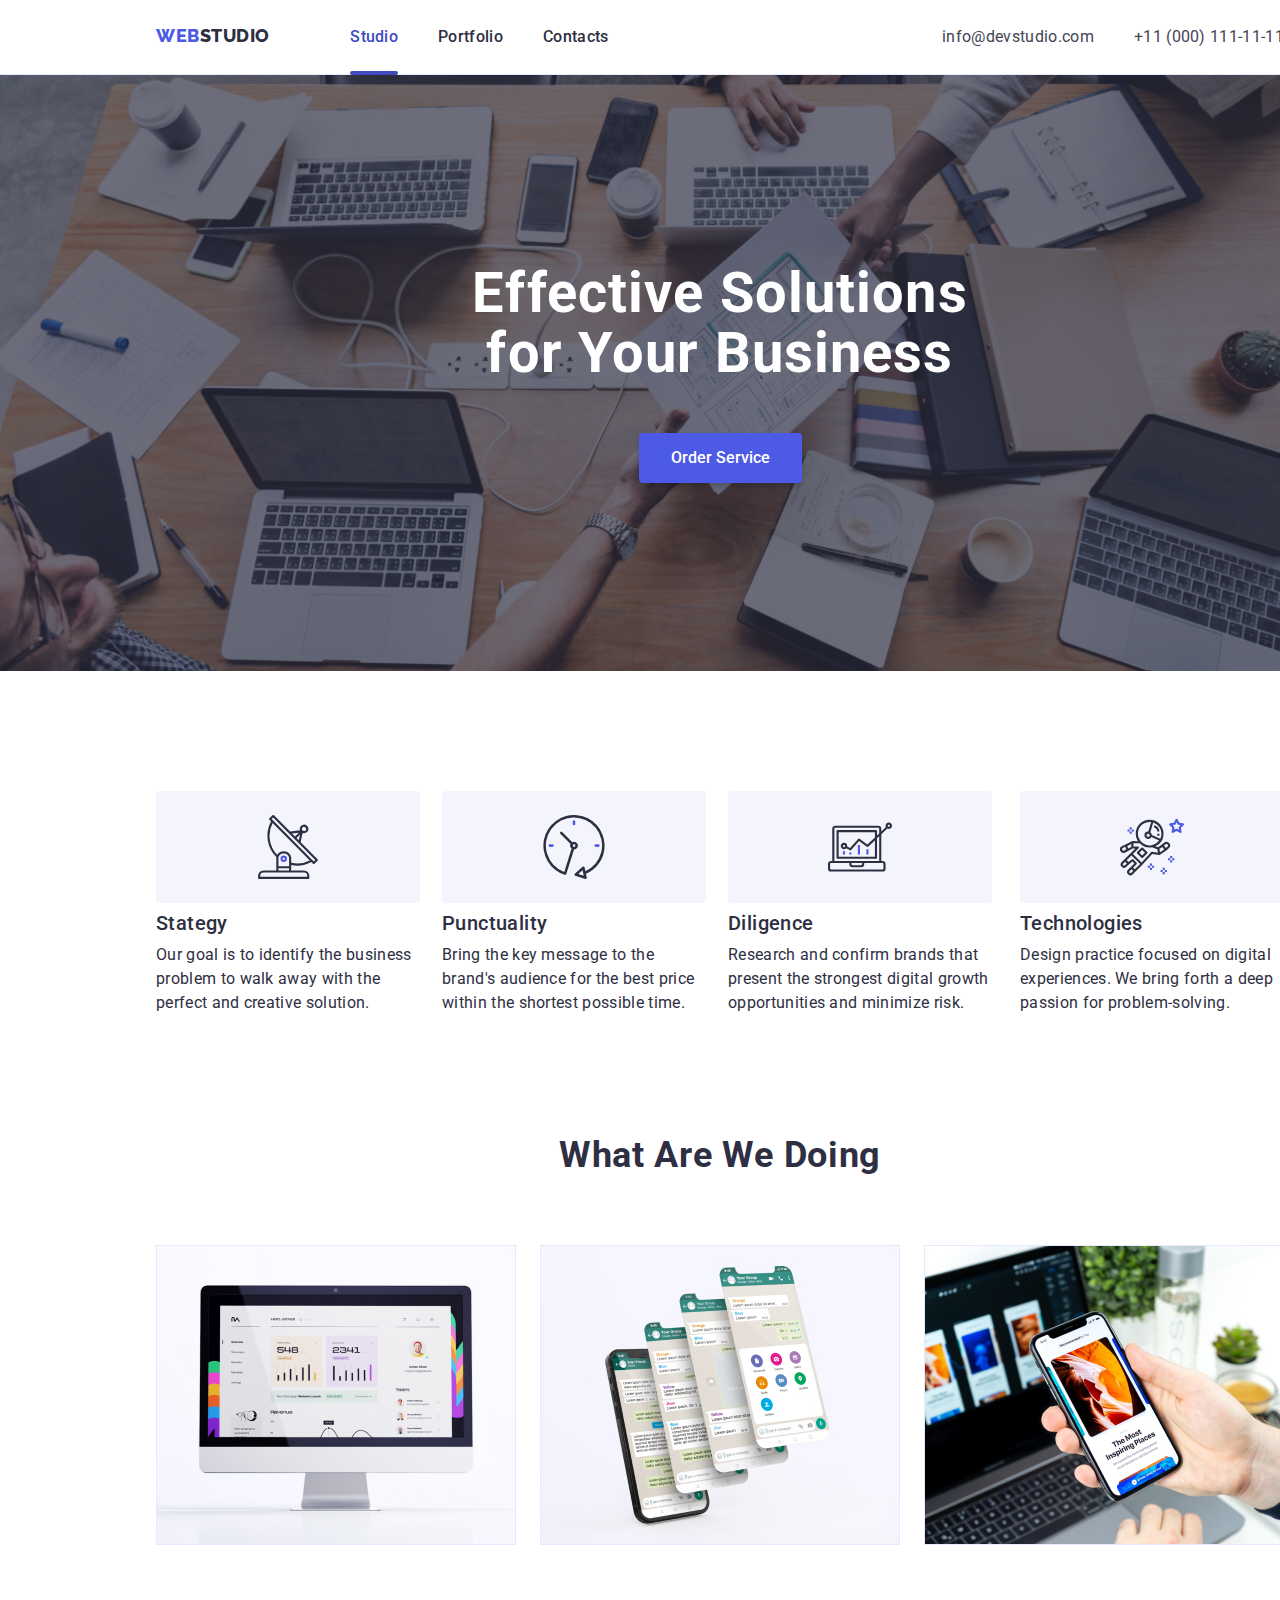
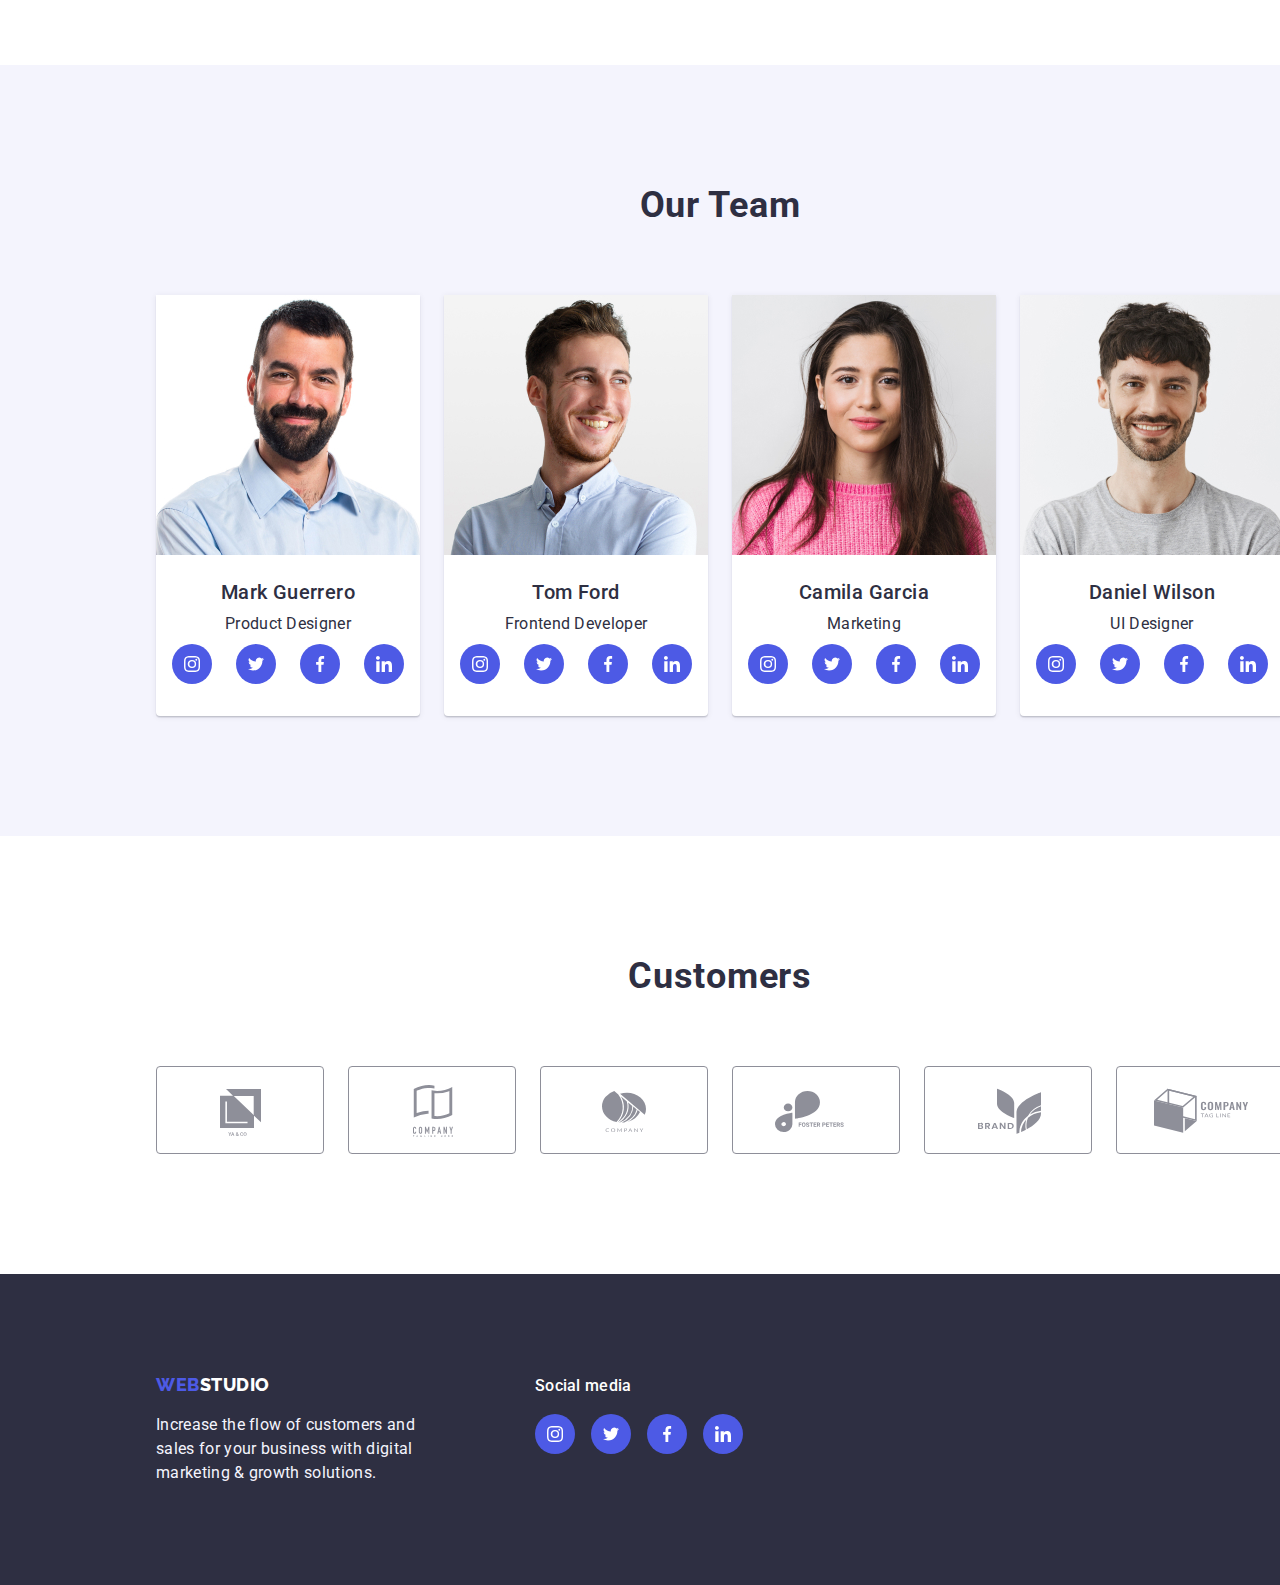
==== commit d775dddd: "hw-5-herolinear" ====
--- a/index.html
+++ b/index.html
@@ -10,6 +10,7 @@
         <link href="https://fonts.googleapis.com/css2?family=Raleway:ital,wght@0,800;1,800&family=Roboto:ital,wght@0,400;0,500;0,700;0,900;1,400;1,500;1,700;1,900&display=swap"
             rel="stylesheet">
         <link rel="stylesheet" href="./css/styles.css" />
+
     </head>
     <body>
         <header class="header">
@@ -375,6 +376,7 @@
                 </button>
             </div>
         </div>
+
         <script src="./js/modal.js"></script>
     </body>
 </html>
--- a/css/styles.css
+++ b/css/styles.css
@@ -69,6 +69,7 @@
     bottom: -1px;
     border-radius: 10px;
     position: absolute;
+   
     transform: scaleX(0);
     background-color: var(--ocean);
     transition: transform 0.25s ease-out;
@@ -183,8 +184,8 @@
 }
 .hero{
     background-color: var(--navyblue);
-    background:  url(../images/people-office.jpg), var(--grey, rgba(46, 47, 66, 0.70));
-    background-blend-mode: overlay;
+    background: linear-gradient(to right,
+                var(--grey, rgba(46, 47, 66, 0.70), rgba(46, 47, 66, 0.70))), url(../images/people-office.jpg);
     background-size: cover;
     padding: 188px 0;
 }
@@ -232,6 +233,8 @@
     width: 100%;
     height: 100%;
     background-color: var(--modal-bg);
+    
+    
     transition-property: opacity, visibility;
     transition-duration: 250ms;
     transition-timing-function: cubic-bezier(0.4, 0, 0.2, 1);
@@ -274,7 +277,6 @@
 }
 .modal-close-circle:hover,
 .modal-close-circle:focus{
-    cursor: pointer;
     color: var(--white);
     background-color: var(--ocean);
 }
@@ -282,6 +284,7 @@
     width: 8px;
     height: 8px;
     fill: currentColor;
+   
     transition-property: fill;
     transition-duration: 250ms;
     transition-timing-function: cubic-bezier(0.4, 0, 0.2, 1);
